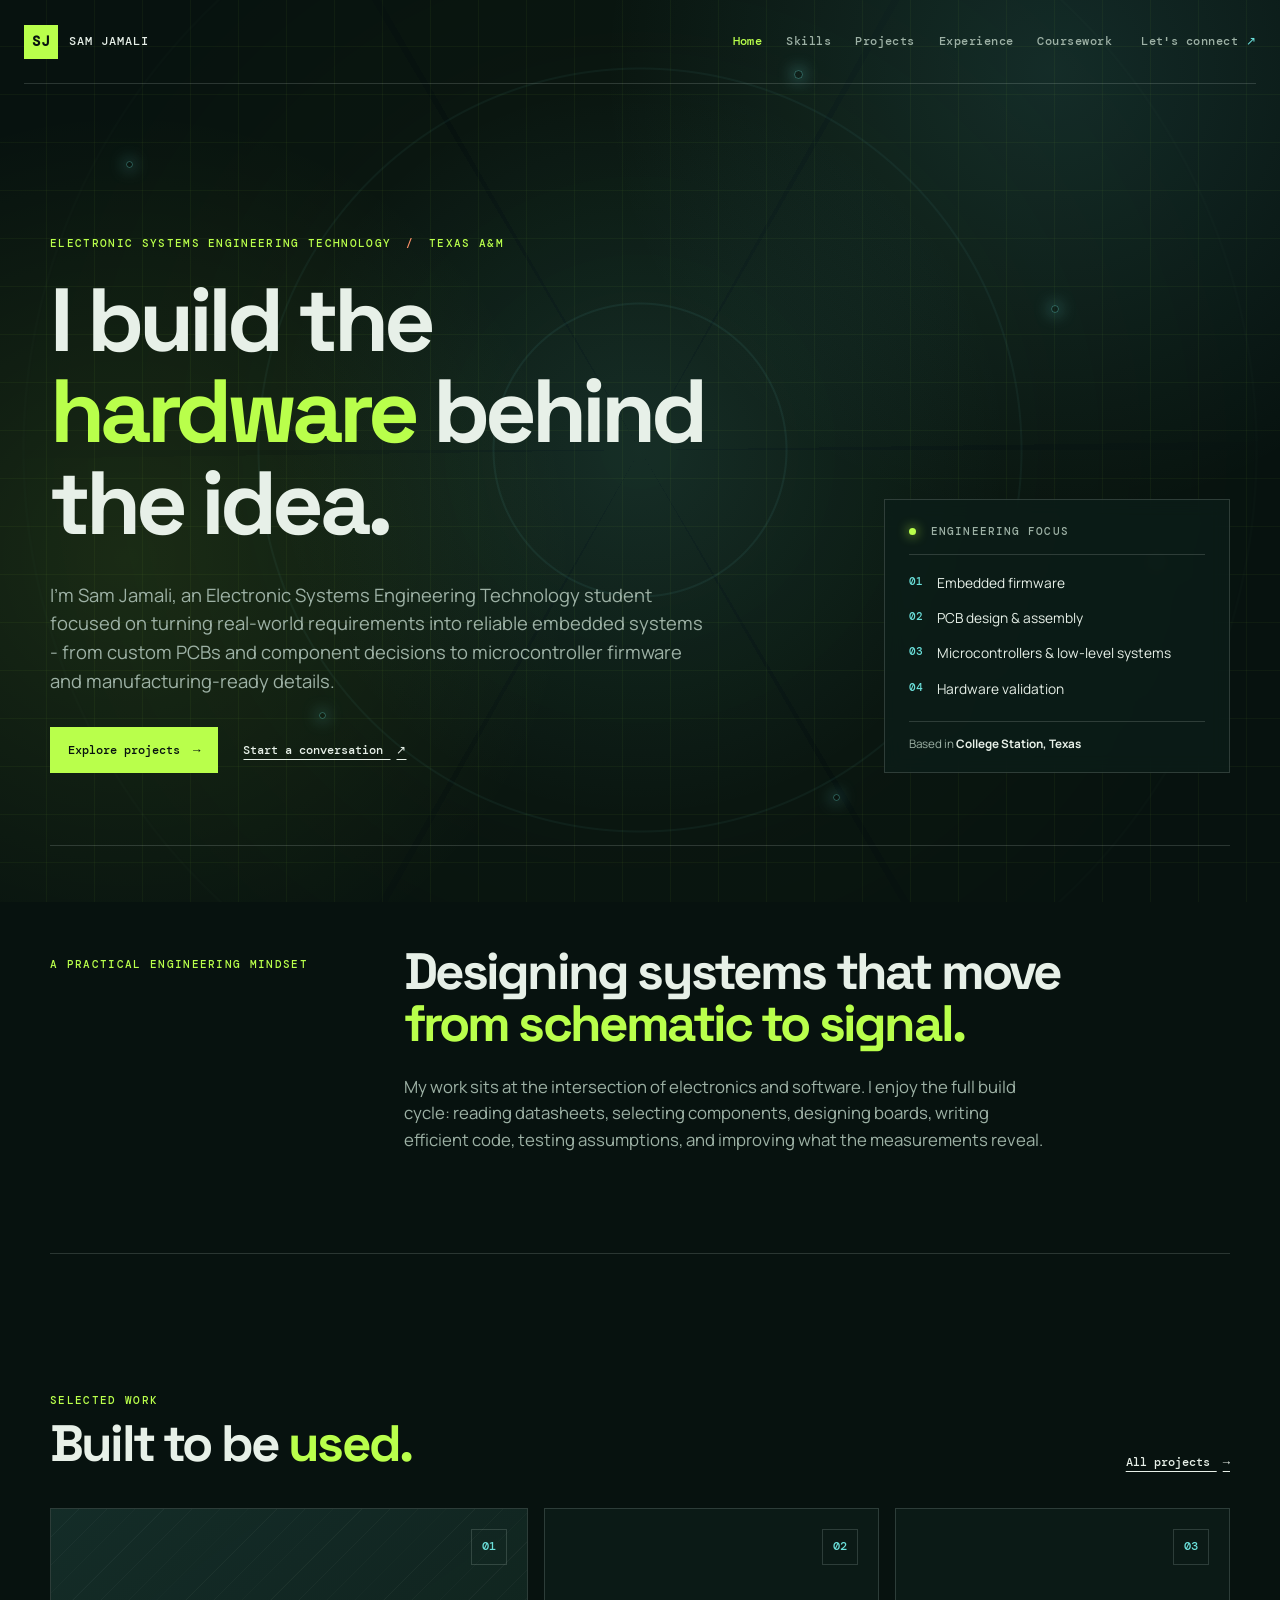
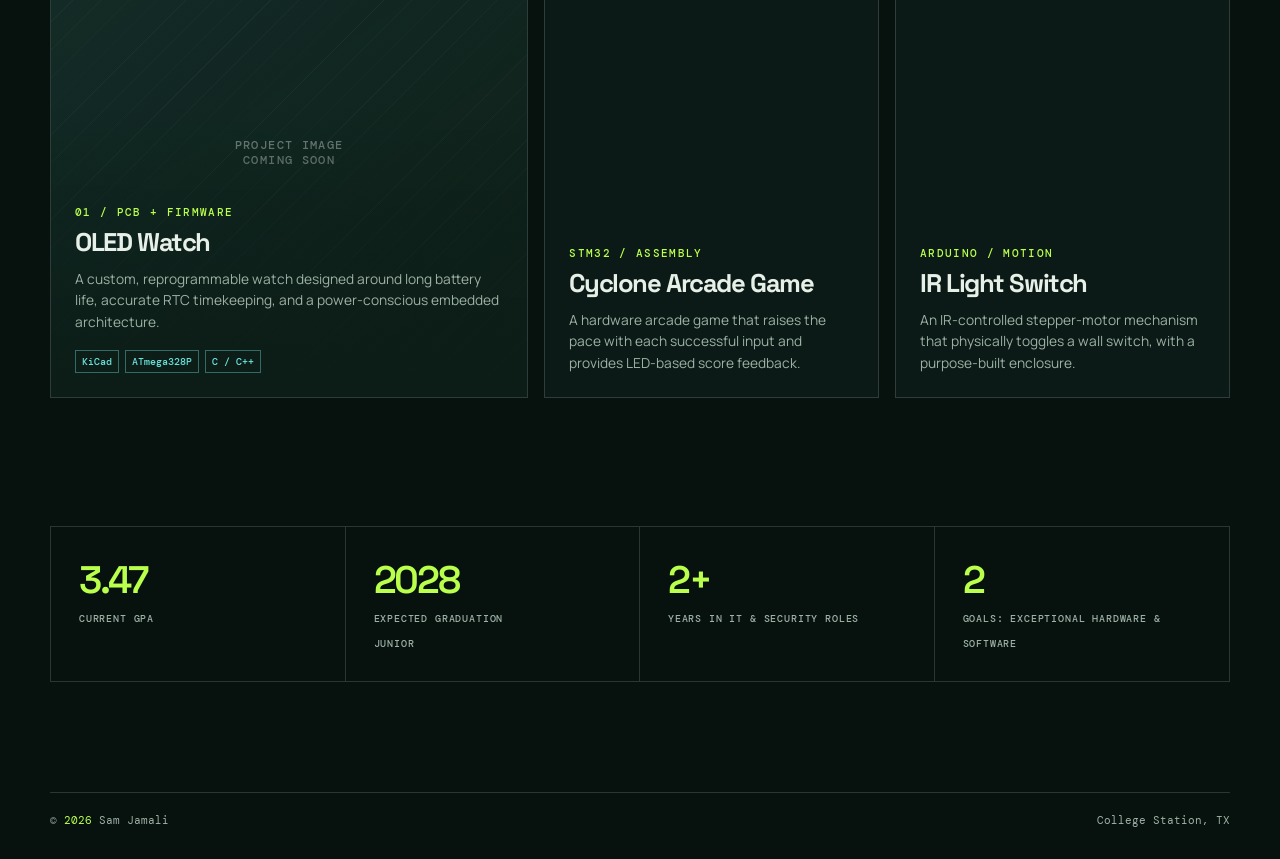
==== sam-portfolio/index.html @ 4a974efb "added some stufff to make look coooler" ====
<!doctype html>
<html lang="en">
<head>
  <meta charset="utf-8">
  <meta name="viewport" content="width=device-width, initial-scale=1">
  <meta name="description" content="Sam Jamali - Electronic Systems Engineering Technology portfolio.">
  <title>Sam Jamali | Embedded Systems Engineer</title>
  <link rel="preconnect" href="https://fonts.googleapis.com">
  <link rel="preconnect" href="https://fonts.gstatic.com" crossorigin>
  <link href="https://fonts.googleapis.com/css2?family=DM+Mono:wght@400;500&family=Manrope:wght@400;500;600;700;800&family=Space+Grotesk:wght@500;600;700&display=swap" rel="stylesheet">
  <link rel="stylesheet" href="style.css">
  <link rel="stylesheet" href="enhancements.css">
  <script src="script.js" defer></script>
</head>
<body class="home">
  <a class="skip-link" href="#main">Skip to content</a>
  <div class="circuit-bg" aria-hidden="true"><i></i><i></i><i></i><i></i><i></i><i></i></div>
  <header class="site-header">
    <a class="brand" href="index.html" aria-label="Sam Jamali home"><span>SJ</span><b>SAM JAMALI</b></a>
    <button class="menu-toggle" aria-expanded="false" aria-controls="site-nav"><span></span><span></span><span></span><em>Menu</em></button>
    <nav id="site-nav" class="site-nav" aria-label="Primary navigation">
      <a class="active" href="index.html">Home</a><a href="skills.html">Skills</a><a href="projects.html">Projects</a><a href="experience.html">Experience</a><a href="coursework.html">Coursework</a><a class="nav-contact" href="contact.html">Let's connect <span>↗</span></a>
    </nav>
  </header>
  <main id="main">
    <section class="hero shell">
      <p class="eyebrow reveal">Electronic systems engineering technology <span>/</span> Texas A&amp;M</p>
      <div class="hero-grid">
        <div>
          <h1 class="reveal">I build the <em>hardware</em> behind the idea.</h1>
          <p class="hero-copy reveal">I’m Sam Jamali, an Electronic Systems Engineering Technology student focused on turning real-world requirements into reliable embedded systems - from custom PCBs and component decisions to microcontroller firmware and manufacturing-ready details.</p>
          <div class="hero-actions reveal"><a class="button" href="projects.html">Explore projects <span>→</span></a><a class="text-link" href="contact.html#contact-details">Start a conversation <span>↗</span></a></div>
        </div>
        <aside class="status-card reveal" aria-label="Current focus">
          <div class="status-head"><span class="live-dot"></span> Engineering focus</div>
          <ul><li><span>01</span><a href="projects.html#cyclone">Embedded firmware</a></li><li><span>02</span><a href="projects.html#oled-watch">PCB design &amp; assembly</a></li><li><span>03</span><a href="projects.html#oled-watch">Microcontrollers &amp; low-level systems</a></li><li class="hardware-focus"><span>04</span><a class="hardware-preview-trigger" href="projects.html#ir-switch">Hardware validation</a><img class="hardware-preview" src="genericPCBpic.png" alt="Printed circuit board preview"></li></ul>
          <p>Based in <strong>College Station, Texas</strong></p>
        </aside>
      </div>
    </section>
    <section class="intro-band shell reveal">
      <p class="section-kicker">A practical engineering mindset</p>
      <div><h2>Designing systems that move <em>from schematic to signal.</em></h2><p>My work sits at the intersection of electronics and software. I enjoy the full build cycle: reading datasheets, selecting components, designing boards, writing efficient code, testing assumptions, and improving what the measurements reveal.</p></div>
    </section>
    <section class="featured shell">
      <div class="section-heading reveal"><div><p class="section-kicker">Selected work</p><h2>Built to be <em>used.</em></h2></div><a class="text-link" href="projects.html">All projects <span>→</span></a></div>
      <div class="project-preview-grid">
        <article class="preview-card featured-card reveal"><a class="card-hit-area" href="projects.html#oled-watch" aria-label="View OLED Watch project"></a><div class="photo-placeholder"><span>Project image<br>coming soon</span></div><div class="mini-mark">01</div><p class="card-index">01 / PCB + firmware</p><h3>OLED Watch</h3><p>A custom, reprogrammable watch designed around long battery life, accurate RTC timekeeping, and a power-conscious embedded architecture.</p><div class="tag-row"><span>KiCad</span><span>ATmega328P</span><span>C / C++</span></div></article>
        <article class="preview-card reveal"><a class="card-hit-area" href="projects.html#cyclone" aria-label="View Cyclone Arcade Game"></a><div class="mini-mark">02</div><p class="card-index">STM32 / Assembly</p><h3>Cyclone Arcade Game</h3><p>A hardware arcade game that raises the pace with each successful input and provides LED-based score feedback.</p></article>
        <article class="preview-card reveal"><a class="card-hit-area" href="projects.html#ir-switch" aria-label="View IR Remote Light Switch"></a><div class="mini-mark">03</div><p class="card-index">Arduino / Motion</p><h3>IR Light Switch</h3><p>An IR-controlled stepper-motor mechanism that physically toggles a wall switch, with a purpose-built enclosure.</p></article>
      </div>
    </section>
    <section class="numbers shell reveal" aria-label="Portfolio highlights"><div><strong>3.47</strong><span>Current GPA</span></div><div><strong>2028</strong><span>Expected graduation<br>Junior</span></div><div><strong>2+</strong><span>Years in IT &amp; security roles</span></div><div><strong>2</strong><span>Goals: exceptional hardware &amp; software</span></div></section>
  </main>
  <footer class="site-footer shell"><p>© <span data-year></span> Sam Jamali</p><p>College Station, TX</p></footer>
</body>
</html>
---- sam-portfolio/style.css ----
:root{--ink:#07120f;--panel:#0c1d18;--panel-2:#11271f;--paper:#e7f0e8;--muted:#9db1a5;--line:rgba(231,240,232,.16);--lime:#b9ff4b;--cyan:#6ce1dc;--orange:#ff9269;--mono:"DM Mono",monospace;--sans:"Manrope",sans-serif;--display:"Space Grotesk",sans-serif}*{box-sizing:border-box}html{scroll-behavior:smooth}body{margin:0;background:var(--ink);color:var(--paper);font-family:var(--sans);line-height:1.55;overflow-x:hidden}.shell{width:min(1180px,calc(100% - 48px));margin-inline:auto}.circuit-bg{position:fixed;inset:0;z-index:-2;overflow:hidden;background:radial-gradient(circle at 82% 8%,rgba(108,225,220,.12),transparent 25rem),radial-gradient(circle at 10% 62%,rgba(185,255,75,.08),transparent 25rem),#07120f}.circuit-bg:before{content:"";position:absolute;inset:0;opacity:.22;background-image:linear-gradient(rgba(185,255,75,.12) 1px,transparent 1px),linear-gradient(90deg,rgba(185,255,75,.12) 1px,transparent 1px);background-size:48px 48px;mask-image:linear-gradient(90deg,transparent,black 20%,black 80%,transparent)}.circuit-bg:after{content:"";position:absolute;inset:0;background:linear-gradient(115deg,transparent 45%,rgba(185,255,75,.025),transparent 55%);background-size:300% 100%;animation:glide 12s linear infinite}.circuit-bg i{position:absolute;border:1px solid rgba(108,225,220,.34);border-radius:50%;width:7px;height:7px;box-shadow:0 0 16px rgba(108,225,220,.8);animation:pulse 3s infinite}.circuit-bg i:nth-child(1){top:18%;left:10%}.circuit-bg i:nth-child(2){top:34%;left:82%;animation-delay:-1s}.circuit-bg i:nth-child(3){top:79%;left:25%;animation-delay:-2s}.circuit-bg i:nth-child(4){top:62%;left:90%;animation-delay:-.5s}.circuit-bg i:nth-child(5){top:8%;left:62%;animation-delay:-2.2s}.circuit-bg i:nth-child(6){top:88%;left:65%;animation-delay:-1.4s}@keyframes glide{to{background-position:100% 0}}@keyframes pulse{50%{transform:scale(2);opacity:.2}}a{color:inherit}.skip-link{position:absolute;left:-999px;top:10px;background:var(--lime);color:var(--ink);padding:10px;z-index:1000}.skip-link:focus{left:10px}.site-header{height:84px;width:min(1280px,calc(100% - 48px));margin:auto;display:flex;align-items:center;justify-content:space-between;border-bottom:1px solid var(--line);position:relative;z-index:5}.brand{display:flex;align-items:center;gap:11px;text-decoration:none;font-family:var(--mono);font-size:.77rem;letter-spacing:.08em}.brand span{display:grid;place-items:center;width:34px;height:34px;background:var(--lime);color:var(--ink);font-weight:bold;font-size:.9rem}.brand b{font-weight:500}.site-nav{display:flex;align-items:center;gap:24px}.site-nav a{font:500 .72rem var(--mono);letter-spacing:.04em;text-decoration:none;color:var(--muted);transition:color .2s}.site-nav a:hover,.site-nav a.active{color:var(--lime)}.site-nav .nav-contact{color:var(--ink);background:var(--paper);padding:10px 14px;margin-left:5px}.nav-contact span{color:#168b66}.menu-toggle{display:none}.hero{padding:clamp(68px,11vw,150px) 0 72px}.eyebrow,.section-kicker,.card-index{font:500 .69rem var(--mono);letter-spacing:.12em;text-transform:uppercase;color:var(--lime)}.eyebrow span{color:var(--orange);padding:0 .4rem}.hero-grid{display:grid;grid-template-columns:minmax(0,1.35fr) minmax(260px,.65fr);gap:clamp(40px,9vw,135px);align-items:end;margin-top:25px}h1,h2,h3{font-family:var(--display);line-height:1.02;letter-spacing:-.055em;margin:0}h1{font-size:clamp(3.5rem,7vw,6.75rem);max-width:820px}h1 em,h2 em{font-style:normal;color:var(--lime)}.hero-copy{color:var(--muted);max-width:660px;font-size:clamp(1rem,1.5vw,1.15rem);margin:32px 0}.hero-actions{display:flex;gap:25px;align-items:center;flex-wrap:wrap}.button{background:var(--lime);color:var(--ink);font:500 .78rem var(--mono);text-decoration:none;padding:15px 18px;display:inline-block;transition:transform .2s}.button:hover{transform:translate(-3px,-3px);box-shadow:5px 5px 0 var(--cyan)}.button span,.text-link span{margin-left:6px}.text-link{font:500 .76rem var(--mono);color:var(--paper);text-underline-offset:5px}.status-card{border:1px solid var(--line);background:rgba(12,29,24,.8);backdrop-filter:blur(10px);padding:24px 24px 19px}.status-head{font:500 .69rem var(--mono);color:var(--muted);text-transform:uppercase;letter-spacing:.1em}.live-dot{display:inline-block;background:var(--lime);border-radius:50%;width:7px;height:7px;margin-right:7px;box-shadow:0 0 12px var(--lime)}.status-card ul{padding:10px 0 15px;margin:16px 0 13px;border-block:1px solid var(--line);list-style:none}.status-card li{display:flex;gap:14px;padding:7px 0;font-size:.86rem}.status-card li span{font:500 .66rem var(--mono);color:var(--cyan);padding-top:3px}.status-card p{margin:0;font-size:.73rem;color:var(--muted)}.status-card strong{color:var(--paper)}.scroll-note{font:500 .65rem var(--mono);color:var(--muted);text-transform:uppercase;letter-spacing:.1em;margin-top:80px;display:flex;align-items:center;gap:10px}.scroll-note span{height:1px;width:42px;background:var(--lime)}.intro-band{border-top:1px solid var(--line);border-bottom:1px solid var(--line);padding:clamp(55px,8vw,100px) 0;display:grid;grid-template-columns:.55fr 1.45fr;gap:40px}.intro-band h2,.section-heading h2{font-size:clamp(2.1rem,4vw,3.7rem);max-width:740px}.intro-band>div p{margin:24px 0 0;color:var(--muted);max-width:650px;font-size:1.05rem}.featured{padding:clamp(65px,10vw,130px) 0}.section-heading{display:flex;justify-content:space-between;align-items:end;margin-bottom:38px}.project-preview-grid{display:grid;grid-template-columns:1.25fr .875fr .875fr;gap:16px}.preview-card{min-height:350px;padding:24px;background:rgba(12,29,24,.84);border:1px solid var(--line);position:relative;display:flex;flex-direction:column;justify-content:end;overflow:hidden;transition:transform .25s,border-color .25s}.preview-card:hover{transform:translateY(-6px);border-color:var(--lime)}.featured-card{min-height:490px}.photo-placeholder{position:absolute;inset:0;background:linear-gradient(145deg,rgba(108,225,220,.09),rgba(185,255,75,.02)),repeating-linear-gradient(135deg,transparent 0,transparent 19px,rgba(231,240,232,.05) 20px);display:grid;place-items:center;color:rgba(231,240,232,.45);text-align:center;font:500 .72rem var(--mono);text-transform:uppercase;letter-spacing:.12em}.featured-card:after{content:"";position:absolute;inset:40% 0 0;background:linear-gradient(transparent,var(--panel))}.featured-card>*:not(.photo-placeholder){z-index:1}.card-index{margin:0 0 10px}.preview-card h3{font-size:clamp(1.4rem,2vw,2.05rem)}.preview-card>p:not(.card-index){font-size:.86rem;color:var(--muted);margin:13px 0 0}.tag-row{display:flex;gap:6px;flex-wrap:wrap;margin-top:18px}.tag-row span{font:500 .62rem var(--mono);border:1px solid rgba(108,225,220,.4);padding:4px 6px;color:var(--cyan)}.mini-mark{position:absolute;top:20px;right:20px;width:36px;height:36px;border:1px solid var(--line);display:grid;place-items:center;font:500 .72rem var(--mono);color:var(--cyan)}.arrow-link{position:absolute;right:20px;bottom:19px;color:var(--lime);font-size:1.5rem;text-decoration:none}.numbers{display:grid;grid-template-columns:repeat(4,1fr);border:1px solid var(--line);margin-bottom:110px}.numbers div{padding:28px;border-right:1px solid var(--line)}.numbers div:last-child{border:0}.numbers strong{display:block;font:600 clamp(1.6rem,3vw,2.5rem) var(--display);color:var(--lime);letter-spacing:-.06em}.numbers span{font:500 .65rem var(--mono);color:var(--muted);text-transform:uppercase;letter-spacing:.08em}.site-footer{border-top:1px solid var(--line);padding:20px 0 32px;display:flex;justify-content:space-between;color:var(--muted);font:400 .68rem var(--mono)}.site-footer p{margin:0}.site-footer span{color:var(--lime)}.page-hero{padding:88px 0 55px;border-bottom:1px solid var(--line)}.page-hero h1{font-size:clamp(3.3rem,6vw,5.8rem);max-width:840px;margin-top:14px}.page-hero p:last-child{max-width:650px;color:var(--muted);font-size:1.05rem;margin:22px 0 0}.page-section{padding:80px 0}.skill-grid{display:grid;grid-template-columns:repeat(2,1fr);gap:16px}.skill-card{border:1px solid var(--line);background:rgba(12,29,24,.78);padding:27px}.skill-card h2{font-size:1.42rem;color:var(--cyan)}.skill-card p{color:var(--muted);font-size:.92rem}.skill-list{list-style:none;padding:0;margin:20px 0 0;display:flex;gap:8px;flex-wrap:wrap}.skill-list li{font:500 .69rem var(--mono);padding:7px 8px;background:rgba(185,255,75,.08);color:var(--paper);border-left:2px solid var(--lime)}.projects-list{display:grid;grid-template-columns:repeat(3,1fr);gap:16px}.project-full{border:1px solid var(--line);background:rgba(12,29,24,.8);display:flex;flex-direction:column}.project-full .photo-placeholder{position:relative;height:205px;flex-shrink:0}.project-full>div:last-child{padding:23px}.project-full h2{font-size:1.5rem}.project-full p{color:var(--muted);font-size:.88rem}.project-full .tag-row{margin-top:15px}.timeline{max-width:900px;margin:auto}.role{padding:0 0 52px 38px;border-left:1px solid var(--line);position:relative}.role:before{content:"";position:absolute;width:10px;height:10px;background:var(--lime);left:-5px;top:5px;box-shadow:0 0 16px var(--lime)}.role:last-child{padding-bottom:0}.role time{font:500 .69rem var(--mono);color:var(--orange);text-transform:uppercase;letter-spacing:.08em}.role h2{font-size:1.7rem;margin:7px 0}.role h3{font:500 .9rem var(--mono);color:var(--cyan);letter-spacing:0}.role p,.role li{color:var(--muted);font-size:.92rem}.role ul{padding-left:18px}.course-columns{display:grid;grid-template-columns:1fr 1fr;gap:55px}.course-year+.course-year{margin-top:44px}.course-year h2{font:500 .74rem var(--mono);letter-spacing:.11em;text-transform:uppercase;color:var(--lime);padding-bottom:12px;border-bottom:1px solid var(--line)}.course-list{list-style:none;padding:0;margin:0}.course-list li{padding:17px 0;border-bottom:1px solid var(--line)}.course-list h3{font:500 1.05rem var(--display);letter-spacing:-.02em}.course-list p{font-size:.84rem;color:var(--muted);margin:5px 0 0}.contact-wrap{max-width:830px;padding:100px 0 140px}.contact-wrap h1{font-size:clamp(3.3rem,6vw,5.8rem)}.contact-wrap>p{font-size:1.1rem;color:var(--muted);max-width:600px;margin:25px 0 40px}.contact-grid{display:grid;grid-template-columns:1fr 1fr;border:1px solid var(--line)}.contact-grid a,.contact-grid div{min-height:150px;padding:25px;text-decoration:none;border-right:1px solid var(--line);border-bottom:1px solid var(--line);transition:background .2s}.contact-grid a:hover{background:rgba(185,255,75,.1)}.contact-grid small{display:block;color:var(--lime);font:500 .68rem var(--mono);letter-spacing:.1em;text-transform:uppercase}.contact-grid strong{display:block;font:600 1.1rem var(--display);margin-top:20px}.reveal{opacity:0;transform:translateY(18px);transition:opacity .7s ease,transform .7s ease}.reveal.in-view{opacity:1;transform:none}@media(max-width:850px){.site-nav{gap:13px}.site-nav a{font-size:.64rem}.project-preview-grid{grid-template-columns:1fr 1fr}.featured-card{grid-row:span 1}.projects-list{grid-template-columns:1fr 1fr}}@media(max-width:680px){.shell{width:min(100% - 32px,1180px)}.site-header{width:calc(100% - 32px);height:70px}.menu-toggle{display:flex;align-items:center;gap:4px;border:0;background:transparent;color:var(--paper);padding:8px;position:relative;z-index:9}.menu-toggle span{display:block;width:19px;height:1px;background:var(--lime)}.menu-toggle em{font:500 .62rem var(--mono);font-style:normal;text-transform:uppercase;margin-left:4px}.site-nav{display:none;position:absolute;top:60px;right:0;width:min(300px,calc(100vw - 32px));padding:18px;background:var(--panel);border:1px solid var(--line);align-items:stretch;gap:0}.site-nav.open{display:flex;flex-direction:column}.site-nav a{padding:12px;font-size:.74rem}.site-nav .nav-contact{margin:8px 0 0}.hero{padding-top:65px}.hero-grid,.intro-band,.course-columns{grid-template-columns:1fr}.hero-grid{gap:40px}.status-card{max-width:430px}.intro-band{gap:25px}.section-heading{align-items:start;gap:24px;flex-direction:column}.project-preview-grid,.projects-list,.skill-grid{grid-template-columns:1fr}.featured-card{min-height:430px}.numbers{grid-template-columns:1fr 1fr;margin-bottom:70px}.numbers div:nth-child(2){border-right:0}.numbers div:nth-child(-n+2){border-bottom:1px solid var(--line)}.site-footer{gap:10px;flex-direction:column}.page-hero{padding:60px 0 45px}.page-section{padding:55px 0}.contact-wrap{padding:70px 0}.contact-grid{grid-template-columns:1fr}.contact-grid a,.contact-grid div{border-right:0}.circuit-bg:before{background-size:34px 34px}}
---- sam-portfolio/enhancements.css ----
/* Shared refinements for navigation, footer, and the moving circuit field. */
.site-nav .nav-contact {
  background: transparent;
  color: var(--muted);
  padding: 0;
  margin-left: 5px;
}

.site-nav .nav-contact:hover,
.site-nav .nav-contact.active { color: var(--lime); }
.nav-contact span { color: var(--cyan); }

.status-card li a {
  color: inherit;
  text-decoration: none;
  transition: color .2s ease, transform .2s ease;
}

.status-card li a:hover,
.status-card li a:focus-visible {
  color: var(--lime);
  transform: translateX(3px);
  outline: none;
}

.hardware-focus { position: relative; }
.hardware-preview {
  position: absolute;
  right: -34px;
  top: calc(100% + 10px);
  z-index: 10;
  width: 230px;
  aspect-ratio: 16 / 10;
  object-fit: cover;
  object-position: center;
  border: 1px solid rgba(185, 255, 75, .75);
  box-shadow: 0 12px 34px rgba(0, 0, 0, .5), 0 0 24px rgba(185, 255, 75, .16);
  opacity: 0;
  visibility: hidden;
  transform: translateY(-7px) scale(.97);
  transition: opacity .2s ease, transform .2s ease, visibility .2s ease;
  pointer-events: none;
}
.hardware-preview-trigger:hover + .hardware-preview,
.hardware-preview-trigger:focus-visible + .hardware-preview {
  opacity: 1;
  visibility: visible;
  transform: translateY(0) scale(1);
}

.project-full:target {
  opacity: 1;
  transform: none;
  animation: project-target 1.05s ease-out both;
}

@keyframes project-target {
  0%, 20% { border-color: var(--lime); box-shadow: 0 0 0 1px rgba(185, 255, 75, .9), 0 0 58px rgba(185, 255, 75, .42); }
  100% { border-color: var(--line); box-shadow: none; }
}

/* Each light traces a vertical oval while travelling down the page. */
.circuit-bg i {
  top: -12vh;
  left: var(--light-x);
  width: var(--light-size, 7px);
  height: var(--light-size, 7px);
  animation: oval-descent var(--light-duration, 14s) linear infinite;
  animation-delay: calc(var(--light-delay, 0s) + var(--animation-offset, 0s));
}
.circuit-bg i:nth-child(1) { --light-x: 10%; --arc: 52px; --light-duration: 15s; --light-delay: -4s; }
.circuit-bg i:nth-child(2) { --light-x: 83%; --arc: 75px; --light-size: 8px; --light-duration: 18s; --light-delay: -11s; }
.circuit-bg i:nth-child(3) { --light-x: 25%; --arc: 45px; --light-duration: 13s; --light-delay: -8s; }
.circuit-bg i:nth-child(4) { --light-x: 91%; --arc: 34px; --light-size: 6px; --light-duration: 16s; --light-delay: -1s; }
.circuit-bg i:nth-child(5) { --light-x: 62%; --arc: 66px; --light-size: 9px; --light-duration: 19s; --light-delay: -15s; }
.circuit-bg i:nth-child(6) { --light-x: 66%; --arc: 39px; --light-duration: 12s; --light-delay: -6s; }

/* Six matching radial slices originate at the center; their motion is mirrored in every wedge. */
.circuit-bg {
  inset: -2px;
  min-height: 100dvh;
  z-index: 0;
  pointer-events: none;
  background:
    radial-gradient(circle at 50% 50%, rgba(108, 225, 220, .11), transparent 23rem),
    radial-gradient(circle at 82% 8%, rgba(108, 225, 220, .12), transparent 28rem),
    radial-gradient(circle at 10% 62%, rgba(185, 255, 75, .10), transparent 28rem),
    var(--ink);
}

.circuit-bg::before {
  opacity: .46;
  background-image:
    repeating-conic-gradient(from -30deg at 50% 50%, rgba(185, 255, 75, .06) 0deg 59.2deg, transparent 59.2deg 60deg),
    repeating-radial-gradient(circle at 50% 50%, transparent 0 145px, rgba(108, 225, 220, .18) 146px 147px, transparent 148px 235px);
  background-size: 100% 100%, 100% 100%;
  mask-image: radial-gradient(circle at 50% 50%, black, rgba(0, 0, 0, .68) 48%, transparent 88%);
  animation: reflected-slices 20s ease-in-out infinite;
  animation-delay: var(--animation-offset, 0s);
  transform-origin: 50% 50%;
}

.circuit-bg::after {
  opacity: .28;
  background-image:
    linear-gradient(rgba(185, 255, 75, .16) 1px, transparent 1px),
    linear-gradient(90deg, rgba(185, 255, 75, .16) 1px, transparent 1px);
  background-size: 48px 48px;
  animation: none;
  filter: none;
  transform: none;
}

.circuit-bg i {
  z-index: 2;
}

@keyframes reflected-slices {
  0%, 100% { opacity: .30; transform: scale(.99); filter: brightness(.95); }
  50% { opacity: .58; transform: scale(1.025); filter: brightness(1.12); }
}

@keyframes oval-descent {
  0% { transform: translate3d(0, -10vh, 0); opacity: 0; }
  6% { opacity: .85; }
  12.5% { transform: translate3d(calc(var(--arc) * .7), 4vh, 0); }
  25% { transform: translate3d(var(--arc), 18vh, 0); }
  37.5% { transform: translate3d(calc(var(--arc) * .7), 32vh, 0); }
  50% { transform: translate3d(0, 46vh, 0); }
  62.5% { transform: translate3d(calc(var(--arc) * -.7), 60vh, 0); }
  75% { transform: translate3d(calc(var(--arc) * -1), 74vh, 0); }
  87.5% { transform: translate3d(calc(var(--arc) * -.7), 88vh, 0); }
  96% { opacity: .85; }
  100% { transform: translate3d(0, 110vh, 0); opacity: 0; }
}

.research-section {
  display: grid;
  grid-template-columns: minmax(160px, .55fr) minmax(0, 1.45fr);
  gap: 48px;
  margin-top: 12px;
  margin-bottom: 96px;
  padding: 42px;
  border: 1px solid var(--line);
  background: linear-gradient(125deg, rgba(108, 225, 220, .08), rgba(12, 29, 24, .84) 45%);
}

.research-label > p:last-child {
  margin: 9px 0 0;
  color: var(--muted);
  font: 500 .68rem var(--mono);
  letter-spacing: .09em;
  text-transform: uppercase;
}

.research-content .eyebrow { color: var(--cyan); }
.research-content h2 { margin-top: 11px; font-size: clamp(2rem, 4vw, 3.5rem); }
.research-intro { max-width: 710px; margin: 22px 0 32px; color: var(--muted); font-size: 1rem; }
.research-points { display: grid; grid-template-columns: repeat(3, 1fr); border-top: 1px solid var(--line); }
.research-points article { padding: 20px 22px 4px 0; }
.research-points article + article { padding-left: 22px; border-left: 1px solid var(--line); }
.research-points span { color: var(--lime); font: 500 .68rem var(--mono); }
.research-points h3 { margin: 10px 0 8px; font-size: 1.1rem; letter-spacing: -.03em; }
.research-points p { margin: 0; color: var(--muted); font-size: .84rem; }

/* Keep the dark circuit field visible even when a browser is heavily zoomed. */
html, body { min-height: 100%; background: var(--ink); }
body { min-height: 100dvh; }

/* Content always sits above the decorative fixed background. */
.site-header,
main,
.site-footer {
  position: relative;
  z-index: 2;
}
main > section { position: relative; z-index: 2; }
.circuit-bg,
.circuit-bg::before,
.circuit-bg::after,
.circuit-bg i { pointer-events: none; }

.card-hit-area { position: absolute; inset: 0; z-index: 3; }
.featured-card .mini-mark { z-index: 2; }

/* Project detail rows reserve three quarters of their width for imagery. */
.projects-list { display: flex; flex-direction: column; gap: 20px; }
.project-full {
  display: grid;
  grid-template-columns: minmax(0, 3fr) minmax(275px, 1fr);
  min-height: 290px;
}
.project-full .photo-placeholder { height: auto; min-height: 290px; }
.project-full > div:last-child { padding: 30px; align-self: center; }
.photo-placeholder.has-project-image { display: block; overflow: hidden; background: #06180c; }
.photo-placeholder.has-project-image img { width: 100%; height: 100%; object-fit: cover; object-position: center; display: block; filter: saturate(.86) contrast(1.08); }

.contact-grid { scroll-margin-top: 90px; }
.contact-grid:target a:nth-of-type(-n + 2) { animation: contact-target 1.2s ease-out both; }
@keyframes contact-target {
  0%, 25% { background: rgba(185, 255, 75, .18); box-shadow: inset 0 0 0 1px rgba(185, 255, 75, .85), 0 0 32px rgba(185, 255, 75, .22); }
  100% { background: transparent; box-shadow: none; }
}

@media (max-width: 680px) {
  .site-nav .nav-contact { margin: 8px 0 0; padding: 12px; }
  .circuit-bg i:nth-child(n) { --arc: 28px; }
  .hardware-preview { right: 0; width: min(230px, calc(100vw - 64px)); }
  .research-section { grid-template-columns: 1fr; gap: 22px; margin-bottom: 65px; padding: 25px; }
  .research-points { grid-template-columns: 1fr; }
  .research-points article { padding: 18px 0; }
  .research-points article + article { padding-left: 0; border-left: 0; border-top: 1px solid var(--line); }
  .project-full { grid-template-columns: 1fr; min-height: 0; }
  .project-full .photo-placeholder { min-height: 220px; }
  .project-full > div:last-child { padding: 24px; }
}

@media (prefers-reduced-motion: reduce) {
  .circuit-bg i,
  .circuit-bg::before,
  .project-full:target,
  .contact-grid:target a:nth-of-type(-n + 2) { animation: none; }
}
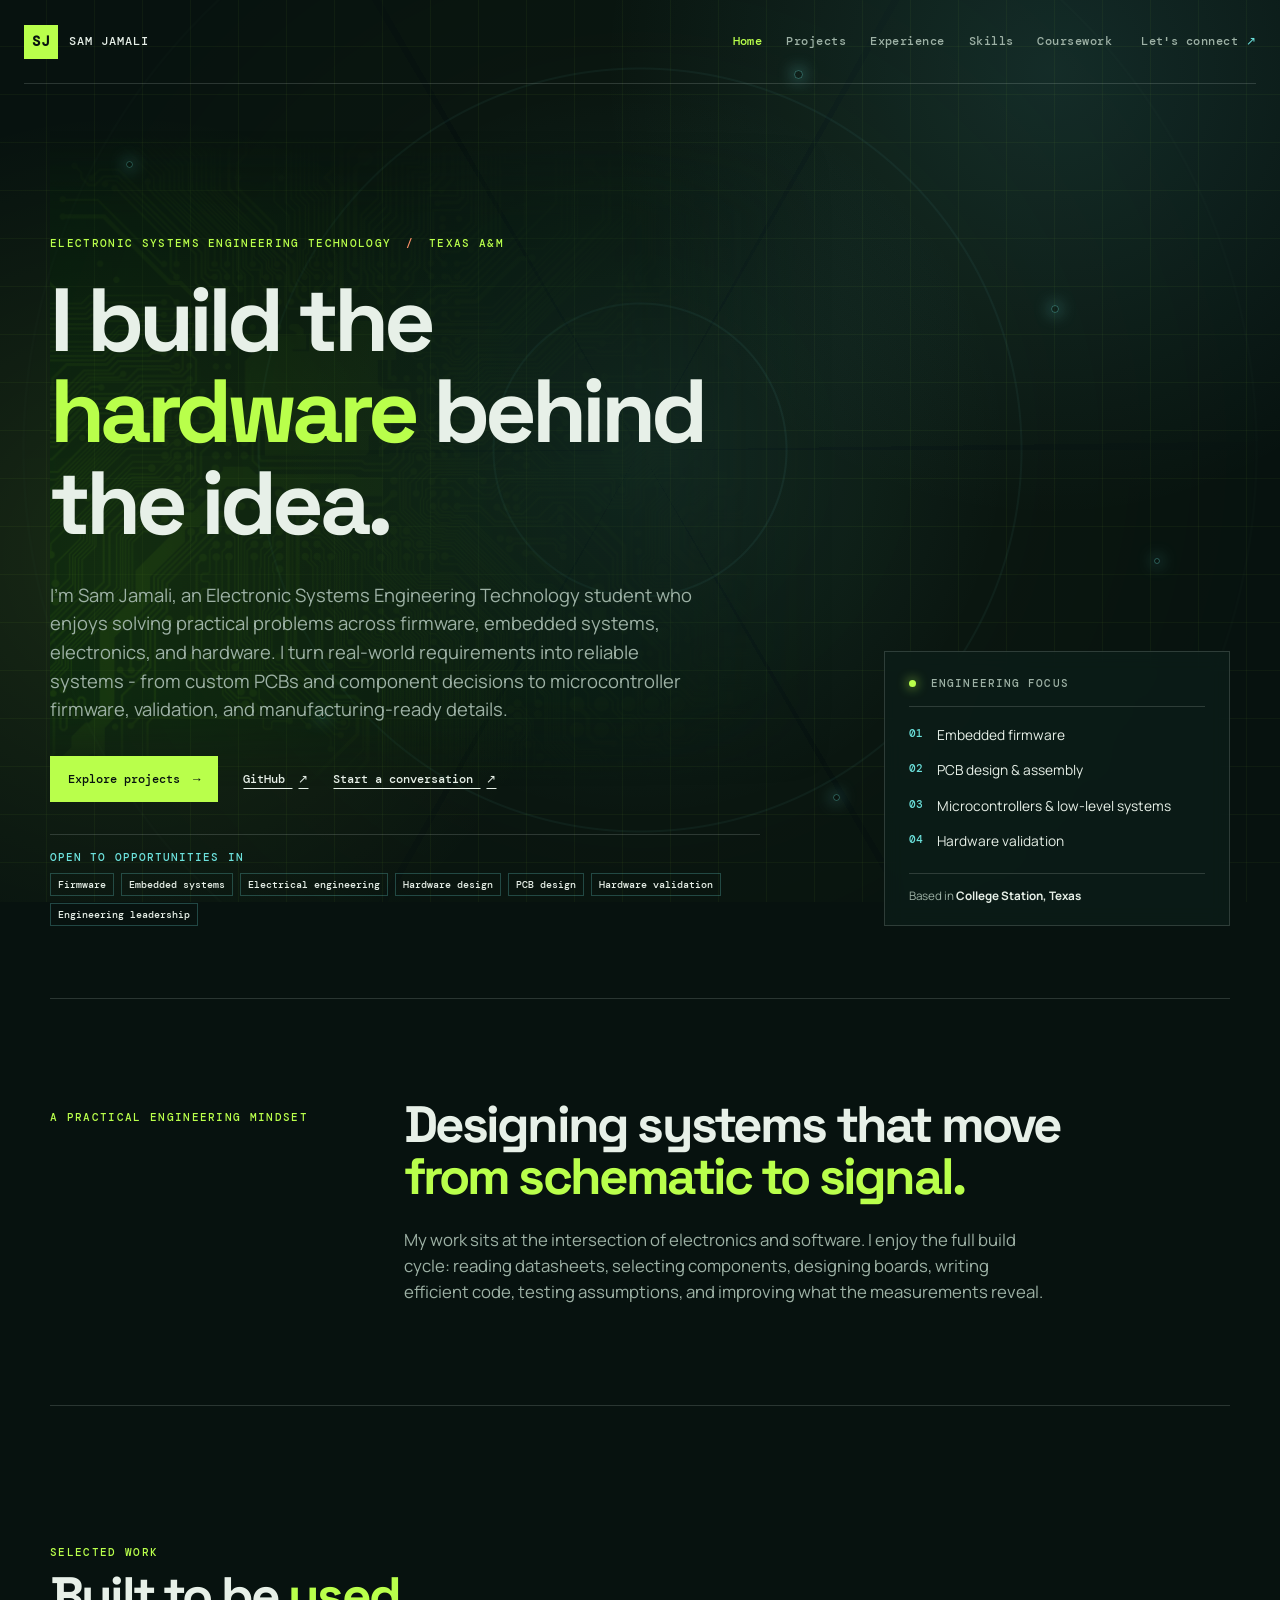
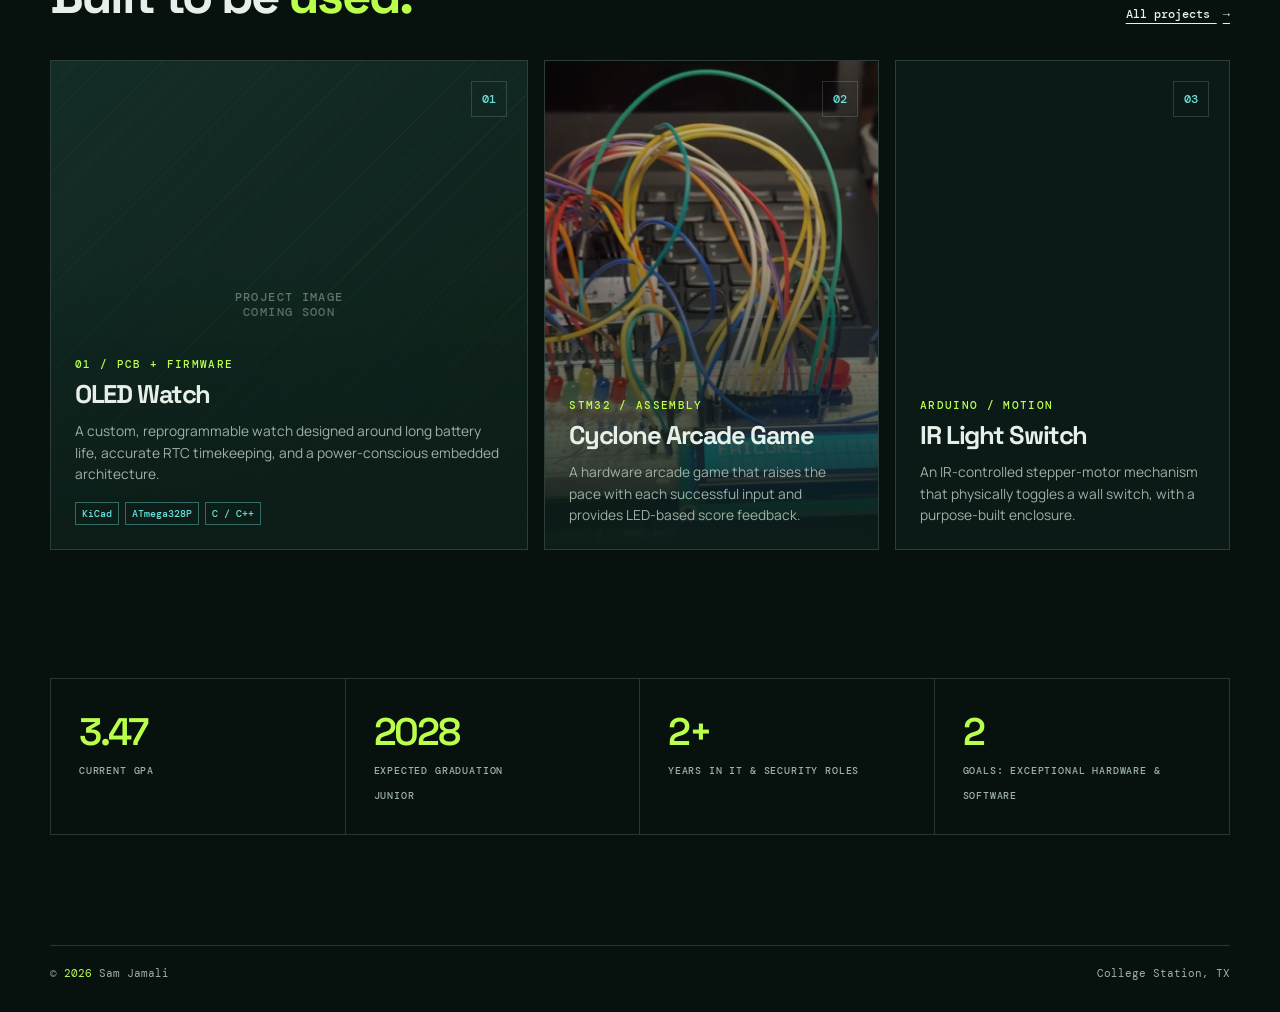
==== commit 4f77b1fc: "Some changes" ====
--- a/sam-portfolio/index.html
+++ b/sam-portfolio/index.html
@@ -19,7 +19,7 @@
     <a class="brand" href="index.html" aria-label="Sam Jamali home"><span>SJ</span><b>SAM JAMALI</b></a>
     <button class="menu-toggle" aria-expanded="false" aria-controls="site-nav"><span></span><span></span><span></span><em>Menu</em></button>
     <nav id="site-nav" class="site-nav" aria-label="Primary navigation">
-      <a class="active" href="index.html">Home</a><a href="skills.html">Skills</a><a href="projects.html">Projects</a><a href="experience.html">Experience</a><a href="coursework.html">Coursework</a><a class="nav-contact" href="contact.html">Let's connect <span>↗</span></a>
+      <a class="active" href="index.html">Home</a><a href="projects.html">Projects</a><a href="experience.html">Experience</a><a href="skills.html">Skills</a><a href="coursework.html">Coursework</a><a class="nav-contact" href="contact.html">Let's connect <span>↗</span></a>
     </nav>
   </header>
   <main id="main">
@@ -28,12 +28,13 @@
       <div class="hero-grid">
         <div>
           <h1 class="reveal">I build the <em>hardware</em> behind the idea.</h1>
-          <p class="hero-copy reveal">I’m Sam Jamali, an Electronic Systems Engineering Technology student focused on turning real-world requirements into reliable embedded systems - from custom PCBs and component decisions to microcontroller firmware and manufacturing-ready details.</p>
-          <div class="hero-actions reveal"><a class="button" href="projects.html">Explore projects <span>→</span></a><a class="text-link" href="contact.html#contact-details">Start a conversation <span>↗</span></a></div>
+          <p class="hero-copy reveal">I’m Sam Jamali, an Electronic Systems Engineering Technology student who enjoys solving practical problems across firmware, embedded systems, electronics, and hardware. I turn real-world requirements into reliable systems - from custom PCBs and component decisions to microcontroller firmware, validation, and manufacturing-ready details.</p>
+          <div class="hero-actions reveal"><a class="button" href="projects.html">Explore projects <span>→</span></a><a class="text-link" href="https://github.com/RedTempus" target="_blank" rel="noopener noreferrer">GitHub <span>↗</span></a><a class="text-link" href="contact.html#contact-details">Start a conversation <span>↗</span></a></div>
+          <div class="opportunity-strip reveal" aria-label="Opportunities of interest"><span>Open to opportunities in</span><ul><li>Firmware</li><li>Embedded systems</li><li>Electrical engineering</li><li>Hardware design</li><li>PCB design</li><li>Hardware validation</li><li>Engineering leadership</li></ul></div>
         </div>
         <aside class="status-card reveal" aria-label="Current focus">
           <div class="status-head"><span class="live-dot"></span> Engineering focus</div>
-          <ul><li><span>01</span><a href="projects.html#cyclone">Embedded firmware</a></li><li><span>02</span><a href="projects.html#oled-watch">PCB design &amp; assembly</a></li><li><span>03</span><a href="projects.html#oled-watch">Microcontrollers &amp; low-level systems</a></li><li class="hardware-focus"><span>04</span><a class="hardware-preview-trigger" href="projects.html#ir-switch">Hardware validation</a><img class="hardware-preview" src="genericPCBpic.png" alt="Printed circuit board preview"></li></ul>
+          <ul><li><span>01</span><a href="projects.html#cyclone">Embedded firmware</a></li><li><span>02</span><a href="projects.html#oled-watch">PCB design &amp; assembly</a></li><li><span>03</span><a href="projects.html#oled-watch">Microcontrollers &amp; low-level systems</a></li><li><span>04</span><a href="projects.html#ir-switch">Hardware validation</a></li></ul>
           <p>Based in <strong>College Station, Texas</strong></p>
         </aside>
       </div>
@@ -46,7 +47,7 @@
       <div class="section-heading reveal"><div><p class="section-kicker">Selected work</p><h2>Built to be <em>used.</em></h2></div><a class="text-link" href="projects.html">All projects <span>→</span></a></div>
       <div class="project-preview-grid">
         <article class="preview-card featured-card reveal"><a class="card-hit-area" href="projects.html#oled-watch" aria-label="View OLED Watch project"></a><div class="photo-placeholder"><span>Project image<br>coming soon</span></div><div class="mini-mark">01</div><p class="card-index">01 / PCB + firmware</p><h3>OLED Watch</h3><p>A custom, reprogrammable watch designed around long battery life, accurate RTC timekeeping, and a power-conscious embedded architecture.</p><div class="tag-row"><span>KiCad</span><span>ATmega328P</span><span>C / C++</span></div></article>
-        <article class="preview-card reveal"><a class="card-hit-area" href="projects.html#cyclone" aria-label="View Cyclone Arcade Game"></a><div class="mini-mark">02</div><p class="card-index">STM32 / Assembly</p><h3>Cyclone Arcade Game</h3><p>A hardware arcade game that raises the pace with each successful input and provides LED-based score feedback.</p></article>
+        <article class="preview-card cyclone-preview reveal"><a class="card-hit-area" href="projects.html#cyclone" aria-label="View Cyclone Arcade Game"></a><div class="preview-project-image"><img src="assets/cyclone/toppic.PNG" alt="Cyclone Arcade Game prototype"></div><div class="mini-mark">02</div><p class="card-index">STM32 / Assembly</p><h3>Cyclone Arcade Game</h3><p>A hardware arcade game that raises the pace with each successful input and provides LED-based score feedback.</p></article>
         <article class="preview-card reveal"><a class="card-hit-area" href="projects.html#ir-switch" aria-label="View IR Remote Light Switch"></a><div class="mini-mark">03</div><p class="card-index">Arduino / Motion</p><h3>IR Light Switch</h3><p>An IR-controlled stepper-motor mechanism that physically toggles a wall switch, with a purpose-built enclosure.</p></article>
       </div>
     </section>
--- a/sam-portfolio/enhancements.css
+++ b/sam-portfolio/enhancements.css
@@ -23,30 +23,45 @@
   outline: none;
 }
 
-.hardware-focus { position: relative; }
-.hardware-preview {
+/* Give the hero statement a hardware-specific visual field. */
+.home .hero {
+  isolation: isolate;
+  overflow: hidden;
+}
+.home .hero::before {
+  content: "";
   position: absolute;
-  right: -34px;
-  top: calc(100% + 10px);
-  z-index: 10;
-  width: 230px;
-  aspect-ratio: 16 / 10;
-  object-fit: cover;
-  object-position: center;
-  border: 1px solid rgba(185, 255, 75, .75);
-  box-shadow: 0 12px 34px rgba(0, 0, 0, .5), 0 0 24px rgba(185, 255, 75, .16);
-  opacity: 0;
-  visibility: hidden;
-  transform: translateY(-7px) scale(.97);
-  transition: opacity .2s ease, transform .2s ease, visibility .2s ease;
-  pointer-events: none;
-}
-.hardware-preview-trigger:hover + .hardware-preview,
-.hardware-preview-trigger:focus-visible + .hardware-preview {
-  opacity: 1;
-  visibility: visible;
-  transform: translateY(0) scale(1);
-}
+  z-index: -1;
+  top: 5%;
+  left: -9vw;
+  width: min(900px, 88vw);
+  height: 72%;
+  opacity: .31;
+  background:
+    linear-gradient(90deg, rgba(7, 18, 15, .08), rgba(7, 18, 15, .76) 64%, rgba(7, 18, 15, 1)),
+    linear-gradient(0deg, rgba(7, 18, 15, .22), rgba(7, 18, 15, .66)),
+    url("genericPCBpic.png") center / cover no-repeat;
+  mask-image: linear-gradient(90deg, transparent, black 8%, black 76%, transparent), linear-gradient(0deg, transparent, black 13%, black 87%, transparent);
+  mask-composite: intersect;
+}
+
+
+.opportunity-strip {
+  max-width: 710px;
+  margin-top: 32px;
+  padding: 15px 0 0;
+  border-top: 1px solid var(--line);
+}
+.opportunity-strip > span {
+  display: block;
+  margin-bottom: 9px;
+  color: var(--cyan);
+  font: 500 .67rem var(--mono);
+  letter-spacing: .1em;
+  text-transform: uppercase;
+}
+.opportunity-strip ul { display: flex; flex-wrap: wrap; gap: 7px; margin: 0; padding: 0; list-style: none; }
+.opportunity-strip li { padding: 4px 7px; border: 1px solid rgba(108, 225, 220, .26); color: var(--paper); font: 500 .65rem var(--mono); }
 
 .project-full:target {
   opacity: 1;
@@ -163,6 +178,31 @@
 .research-points h3 { margin: 10px 0 8px; font-size: 1.1rem; letter-spacing: -.03em; }
 .research-points p { margin: 0; color: var(--muted); font-size: .84rem; }
 
+.research-jump {
+  display: inline-block;
+  margin-top: 27px;
+  padding: 11px 14px;
+  border: 1px solid rgba(108, 225, 220, .46);
+  color: var(--cyan);
+  font: 500 .72rem var(--mono);
+  letter-spacing: .06em;
+  text-decoration: none;
+  transition: color .2s, background .2s, transform .2s;
+}
+.research-jump:hover,
+.research-jump:focus-visible { color: var(--ink); background: var(--cyan); transform: translateY(-2px); outline: none; }
+.research-jump span { margin-left: 8px; color: inherit; }
+
+.course-reflection {
+  margin-top: 54px;
+  padding: 34px 38px;
+  border: 1px solid var(--line);
+  background: linear-gradient(120deg, rgba(185, 255, 75, .075), rgba(12, 29, 24, .82) 48%);
+}
+.course-reflection h2 { margin: 7px 0 20px; font-size: clamp(1.8rem, 3vw, 2.8rem); }
+.course-reflection h2 em { color: var(--lime); font-style: normal; }
+.course-reflection > p:not(.section-kicker) { max-width: 950px; margin: 12px 0; color: var(--muted); font-size: .95rem; }
+
 /* Keep the dark circuit field visible even when a browser is heavily zoomed. */
 html, body { min-height: 100%; background: var(--ink); }
 body { min-height: 100dvh; }
@@ -182,6 +222,11 @@
 
 .card-hit-area { position: absolute; inset: 0; z-index: 3; }
 .featured-card .mini-mark { z-index: 2; }
+.cyclone-preview::after { content: ""; position: absolute; z-index: 1; inset: 38% 0 0; background: linear-gradient(transparent, var(--panel)); pointer-events: none; }
+.cyclone-preview > *:not(.preview-project-image):not(.card-hit-area) { z-index: 2; }
+.preview-project-image { position: absolute; inset: 0; overflow: hidden; }
+.preview-project-image img { width: 100%; height: 100%; object-fit: cover; object-position: center 66%; filter: saturate(.82) contrast(1.04) brightness(.72); transition: transform .35s ease, filter .35s ease; }
+.cyclone-preview:hover .preview-project-image img { transform: scale(1.04); filter: saturate(.96) contrast(1.06) brightness(.8); }
 
 /* Project detail rows reserve three quarters of their width for imagery. */
 .projects-list { display: flex; flex-direction: column; gap: 20px; }
@@ -195,6 +240,21 @@
 .photo-placeholder.has-project-image { display: block; overflow: hidden; background: #06180c; }
 .photo-placeholder.has-project-image img { width: 100%; height: 100%; object-fit: cover; object-position: center; display: block; filter: saturate(.86) contrast(1.08); }
 
+.project-carousel { position: relative; min-height: 290px; overflow: hidden; background: #06130f; touch-action: pan-y; }
+.carousel-track, .carousel-slide { width: 100%; height: 100%; min-height: 290px; }
+.carousel-slide { display: none; position: relative; margin: 0; }
+.carousel-slide.is-active { display: block; animation: carousel-fade .28s ease-out; }
+.carousel-slide img { display: block; width: 100%; height: 100%; min-height: 290px; object-fit: contain; background: #050b08; }
+.carousel-slide figcaption { position: absolute; right: 16px; bottom: 14px; padding: 5px 7px; color: var(--paper); background: rgba(7, 18, 15, .78); font: 500 .64rem var(--mono); letter-spacing: .08em; text-transform: uppercase; }
+.carousel-video { background: #050b08; }
+.carousel-video.is-active { display: flex; align-items: center; justify-content: center; padding: 13px 26px; }
+.carousel-video iframe { display: block; width: 92%; height: calc(100% - 26px); min-height: 264px; border: 0; box-shadow: 0 0 0 1px rgba(108, 225, 220, .24); }
+.carousel-control { position: absolute; top: 50%; z-index: 2; width: 37px; height: 37px; border: 1px solid rgba(231, 240, 232, .45); color: var(--paper); background: rgba(7, 18, 15, .75); cursor: pointer; transform: translateY(-50%); font-size: 1.2rem; transition: background .2s, color .2s; }
+.carousel-control:hover, .carousel-control:focus-visible { color: var(--ink); background: var(--lime); outline: none; }
+.carousel-prev { left: 14px; }.carousel-next { right: 14px; }
+.carousel-status { position: absolute; bottom: 16px; left: 16px; z-index: 2; padding: 5px 7px; color: var(--cyan); background: rgba(7, 18, 15, .78); font: 500 .64rem var(--mono); }
+@keyframes carousel-fade { from { opacity: .25; } to { opacity: 1; } }
+
 .contact-grid { scroll-margin-top: 90px; }
 .contact-grid:target a:nth-of-type(-n + 2) { animation: contact-target 1.2s ease-out both; }
 @keyframes contact-target {
@@ -205,13 +265,15 @@
 @media (max-width: 680px) {
   .site-nav .nav-contact { margin: 8px 0 0; padding: 12px; }
   .circuit-bg i:nth-child(n) { --arc: 28px; }
-  .hardware-preview { right: 0; width: min(230px, calc(100vw - 64px)); }
+  .home .hero::before { left: -20vw; width: 125vw; height: 63%; opacity: .24; }
   .research-section { grid-template-columns: 1fr; gap: 22px; margin-bottom: 65px; padding: 25px; }
+  .course-reflection { margin-top: 32px; padding: 25px; }
   .research-points { grid-template-columns: 1fr; }
   .research-points article { padding: 18px 0; }
   .research-points article + article { padding-left: 0; border-left: 0; border-top: 1px solid var(--line); }
   .project-full { grid-template-columns: 1fr; min-height: 0; }
   .project-full .photo-placeholder { min-height: 220px; }
+  .project-carousel, .carousel-track, .carousel-slide, .carousel-slide img, .carousel-video iframe { min-height: 250px; }
   .project-full > div:last-child { padding: 24px; }
 }
 
